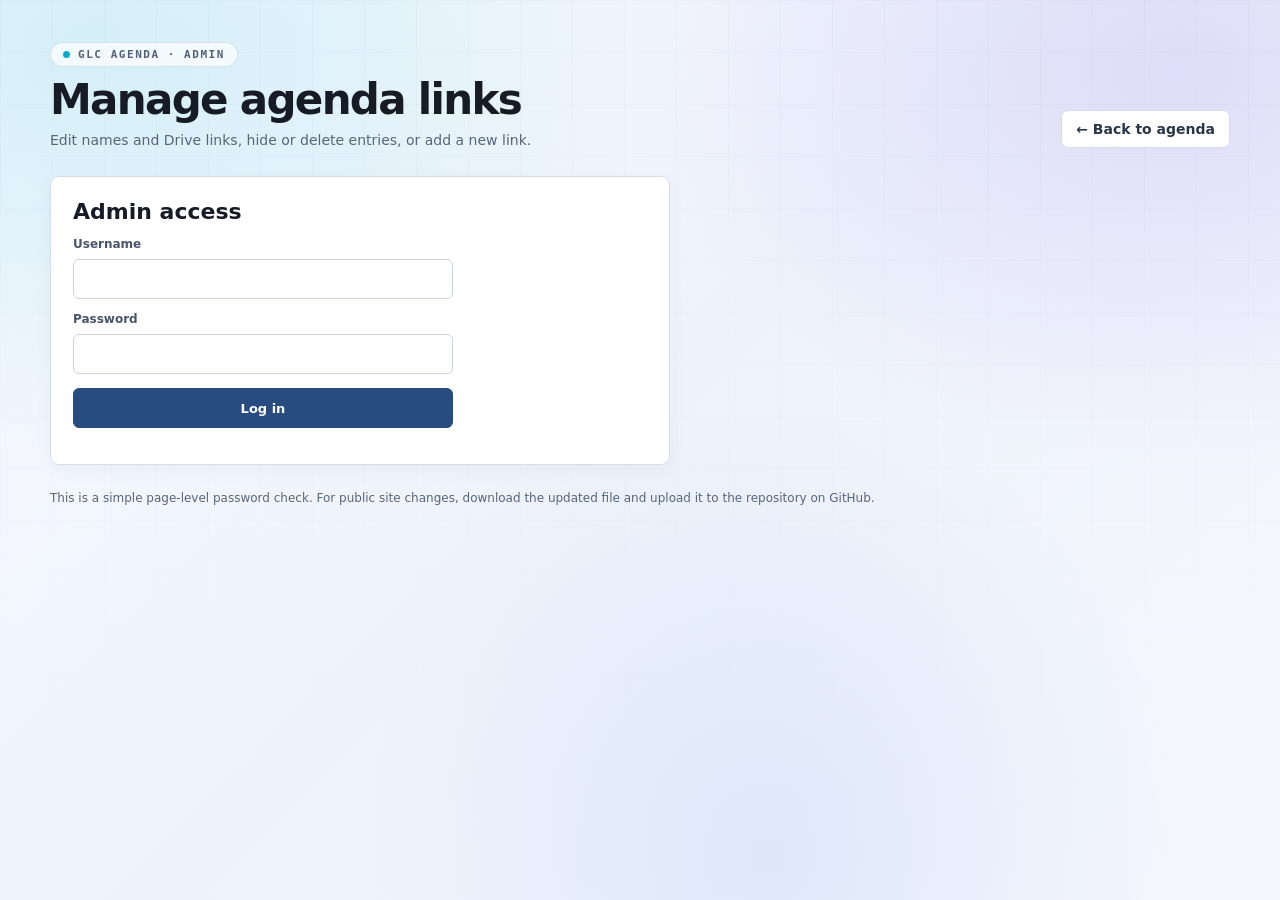
==== admin.html @ e48afb45 "Add files via upload" ====
<!doctype html>
<html lang="en">
<head>
  <meta charset="utf-8">
  <meta name="viewport" content="width=device-width, initial-scale=1">
  <meta name="theme-color" content="#f3f5f8">
  <title>GLC Agenda · Admin</title>
  <link rel="icon" type="image/png" href="images/notebook.png?v=1">
  <link rel="stylesheet" href="style.css?v=51">
  <link rel="stylesheet" href="admin.css?v=7">
  <script src="admin.js?v=7" defer></script>
</head>
<body>
  <main class="admin-page">
    <header class="admin-header">
      <div><p class="eyebrow">GLC AGENDA · ADMIN</p><h1>Manage agenda links</h1><p class="intro">Edit names and Drive links, hide or delete entries, or add a new link.</p></div>
      <a class="back-link" href="index.html">← Back to agenda</a>
    </header>
    <section id="login-panel" class="admin-gate">
      <h2>Admin access</h2>
      <form id="login-form"><label for="username">Username</label><input id="username" autocomplete="username" required><label for="password">Password</label><input id="password" type="password" autocomplete="current-password" required><button class="primary-button" type="submit">Log in</button></form>
      <p id="login-message" role="status"></p>
    </section>
    <section id="editor" hidden>
      <section class="admin-toolbar">
        <label class="admin-search">Filter entries<input id="admin-search" type="search" placeholder="Search names or folders"></label>
        <button id="add-entry" class="primary-button" type="button">＋ Add link</button>
        <button id="save-changes" class="secondary-button" type="button">Save changes here</button>
        <button id="download-page" class="secondary-button" type="button">Download updated index.html</button>
        <button id="logout" class="text-button" type="button">Log out</button>
      </section>
      <p id="admin-status" class="admin-status" role="status"></p>
      <section id="entry-list" class="entry-list"></section>
    </section>
    <dialog id="entry-dialog"><form method="dialog" id="entry-form">
      <div class="dialog-heading"><h2>Add a link</h2><button class="icon-button" value="cancel" aria-label="Close">×</button></div>
      <label>Place under<select id="entry-parent" required></select></label>
      <label>Name<input id="entry-name" required></label>
      <label>Google Drive URL<input id="entry-url" type="url" placeholder="https://drive.google.com/open?id=…" required></label>
      <div class="dialog-actions"><button class="secondary-button" value="cancel">Cancel</button><button class="primary-button" value="default">Add link</button></div>
    </form></dialog>
    <p class="admin-note">This is a simple page-level password check. For public site changes, download the updated file and upload it to the repository on GitHub.</p>
  </main>
</body>
</html>
---- style.css ----
/* GLC Agenda — light, futuristic glass directory */

:root {
  color-scheme: light;
  --bg: #f3f6fb;
  --text: #0f172a;
  --text-soft: #475569;
  --muted: #8493a8;
  --line: rgba(99, 112, 255, .14);
  --line-soft: rgba(99, 112, 255, .09);
  --glass: rgba(255, 255, 255, .72);
  --cyan: #06b6d4;
  --indigo: #5b6cff;
  --violet: #8b5cf6;
  --glow: rgba(91, 108, 255, .35);
  --font: "Space Grotesk", ui-sans-serif, system-ui, -apple-system, "Segoe UI", sans-serif;
  --mono: "JetBrains Mono", ui-monospace, SFMono-Regular, Menlo, monospace;
}

* { box-sizing: border-box; }
html { scroll-behavior: smooth; }
body {
  margin: 0;
  min-width: 320px;
  background-color: var(--bg);
  background-image:
    radial-gradient(900px 520px at 10% -8%, #c9f1ff 0%, transparent 60%),
    radial-gradient(820px 520px at 96% 0%, #e2d6ff 0%, transparent 55%),
    radial-gradient(760px 520px at 50% 112%, #d3e3ff 0%, transparent 60%);
  background-attachment: fixed;
  color: var(--text);
  font-family: var(--font);
  font-size: 14px;
  -webkit-font-smoothing: antialiased;
}
/* faint tech grid that fades out */
body::before {
  position: fixed;
  inset: 0;
  z-index: -1;
  content: "";
  background-image:
    linear-gradient(rgba(91, 108, 255, .07) 1px, transparent 1px),
    linear-gradient(90deg, rgba(91, 108, 255, .07) 1px, transparent 1px);
  background-size: 44px 44px;
  -webkit-mask-image: radial-gradient(ellipse at 50% 0%, #000 0%, transparent 72%);
  mask-image: radial-gradient(ellipse at 50% 0%, #000 0%, transparent 72%);
  pointer-events: none;
}
a { -webkit-tap-highlight-color: transparent; }
button, input { font: inherit; }
[hidden] { display: none !important; }
.page { width: min(1680px, calc(100% - 72px)); margin: 0 auto; }

a:focus-visible,
button:focus-visible {
  outline: 2px solid var(--indigo);
  outline-offset: 3px;
  border-radius: 8px;
}

/* ---------- Header + search ---------- */
.topbar {
  display: flex;
  flex-wrap: wrap;
  align-items: flex-end;
  justify-content: space-between;
  gap: 24px;
  padding: 56px 0 38px;
}
.eyebrow {
  display: inline-flex;
  align-items: center;
  gap: 8px;
  margin-bottom: 14px;
  padding: 5px 12px;
  border: 1px solid var(--line);
  border-radius: 999px;
  background: rgba(255, 255, 255, .7);
  backdrop-filter: blur(10px);
  color: var(--text-soft);
  font-family: var(--mono);
  font-size: 11px;
  font-weight: 500;
  letter-spacing: .1em;
  text-transform: uppercase;
}
.eyebrow::before {
  width: 7px;
  height: 7px;
  border-radius: 50%;
  background: var(--cyan);
  box-shadow: 0 0 0 0 rgba(6, 182, 212, .6);
  animation: pulse 2.4s ease-out infinite;
  content: "";
}
@keyframes pulse {
  70% { box-shadow: 0 0 0 8px rgba(6, 182, 212, 0); }
  100% { box-shadow: 0 0 0 0 rgba(6, 182, 212, 0); }
}
.site-header h1 {
  margin: 0 0 8px;
  background: linear-gradient(120deg, #0f172a 0%, #3b4bd8 55%, #7c3aed 100%);
  -webkit-background-clip: text;
  background-clip: text;
  -webkit-text-fill-color: transparent;
  font-size: 40px;
  font-weight: 700;
  letter-spacing: -.045em;
  line-height: 1.05;
}
.site-header p { margin: 0; color: var(--text-soft); font-size: 15px; }

.directory-tools { width: min(440px, 100%); }
.search-field {
  display: flex;
  height: 50px;
  align-items: center;
  gap: 10px;
  padding: 0 14px 0 18px;
  border: 1px solid var(--line);
  border-radius: 16px;
  background: var(--glass);
  backdrop-filter: blur(16px) saturate(1.4);
  color: var(--indigo);
  box-shadow: 0 1px 0 #fff inset, 0 10px 28px -14px rgba(60, 80, 180, .35);
  transition: border-color .2s ease, box-shadow .2s ease;
}
.search-field:hover { border-color: rgba(91, 108, 255, .35); }
.search-field:focus-within {
  border-color: var(--indigo);
  box-shadow: 0 0 0 4px rgba(91, 108, 255, .12), 0 12px 30px -10px var(--glow);
}
.search-field > span { font-size: 19px; line-height: 1; }
.search-field input {
  flex: 1;
  min-width: 0;
  border: 0;
  outline: 0;
  background: transparent;
  color: var(--text);
  font-size: 14px;
}
.search-field input::placeholder { color: var(--muted); opacity: 1; }
.search-field::after {
  padding: 3px 8px;
  border: 1px solid var(--line);
  border-radius: 8px;
  background: rgba(255, 255, 255, .8);
  color: var(--muted);
  font-family: var(--mono);
  font-size: 10.5px;
  letter-spacing: .04em;
  content: "CTRL K";
}
.search-field:focus-within::after,
.search-field:has(button:not([hidden]))::after { display: none; }
.search-field button {
  display: grid;
  width: 26px;
  height: 26px;
  place-items: center;
  padding: 0;
  border: 0;
  border-radius: 50%;
  background: rgba(91, 108, 255, .1);
  color: var(--indigo);
  font-size: 16px;
  line-height: 1;
  cursor: pointer;
}
.search-field button:hover { background: rgba(91, 108, 255, .2); }
.directory-tools p {
  min-height: 18px;
  margin: 10px 4px 0;
  color: var(--muted);
  font-family: var(--mono);
  font-size: 11px;
  letter-spacing: .02em;
}

/* ---------- Layout ---------- */
.resource-grid {
  display: grid;
  grid-template-columns: minmax(240px, .85fr) minmax(240px, .85fr) minmax(0, 2.4fr);
  grid-template-areas: "conferences training masterclasses";
  align-items: start;
  gap: 22px;
  padding-bottom: 80px;
}
.resource-column {
  display: flex;
  min-width: 0;
  flex-direction: column;
  gap: 22px;
}
.resource-column:nth-child(1) { grid-area: training; }
.resource-column:nth-child(2) { grid-area: masterclasses; }
.resource-column:nth-child(3) { grid-area: conferences; }

/* ---------- Glass cards ---------- */
.resource-card {
  position: relative;
  min-width: 0;
  padding: 24px;
  overflow: hidden;
  border: 1px solid var(--line);
  border-radius: 22px;
  background: var(--glass);
  backdrop-filter: blur(18px) saturate(1.5);
  box-shadow: 0 1px 0 #fff inset, 0 18px 40px -22px rgba(60, 80, 180, .35);
  transition: border-color .25s ease, box-shadow .25s ease, transform .25s ease;
}
.resource-card::before {
  position: absolute;
  inset: 0 0 auto;
  height: 2px;
  background: linear-gradient(90deg, var(--cyan), var(--indigo), var(--violet));
  opacity: .75;
  content: "";
}
.resource-card:hover {
  border-color: rgba(91, 108, 255, .3);
  box-shadow: 0 1px 0 #fff inset, 0 22px 48px -20px var(--glow);
}

.resource-title {
  display: flex;
  width: 100%;
  align-items: center;
  gap: 10px;
  color: var(--text);
  font-size: 16px;
  font-weight: 600;
  letter-spacing: -.02em;
  line-height: 1.35;
  text-decoration: none;
}
.resource-title::before {
  flex: none;
  width: 8px;
  height: 8px;
  border-radius: 50%;
  background: linear-gradient(135deg, var(--cyan), var(--indigo));
  box-shadow: 0 0 10px rgba(91, 108, 255, .65);
  content: "";
}
.resource-title::after {
  flex: none;
  margin-left: auto;
  color: var(--muted);
  font-weight: 400;
  transition: color .15s ease, transform .15s ease;
  content: "↗";
}
.resource-title:hover::after { color: var(--indigo); transform: translate(2px, -2px); }

/* ---------- Lists ---------- */
.subfolder-list,
.nested-folder-list {
  margin: 0;
  padding: 0;
  list-style: none;
}
.resource-card > .subfolder-list { margin-top: 16px; }
.resource-card:not(.masterclass-card) > .subfolder-list > li + li { border-top: 1px solid var(--line-soft); }

.subfolder-list a,
.nested-folder-list a {
  display: flex;
  min-width: 0;
  align-items: flex-start;
  justify-content: space-between;
  gap: 12px;
  margin: 0 -10px;
  padding: 10px;
  border-radius: 10px;
  color: var(--text-soft);
  font-size: 14px;
  line-height: 1.45;
  text-decoration: none;
  overflow-wrap: anywhere;
  transition: color .15s ease, background .15s ease;
}
.subfolder-list a::after,
.nested-folder-list a::after {
  flex: none;
  color: var(--indigo);
  opacity: 0;
  transition: opacity .15s ease, transform .15s ease;
  content: "↗";
}
.subfolder-list a:hover,
.nested-folder-list a:hover {
  background: linear-gradient(90deg, rgba(91, 108, 255, .09), rgba(6, 182, 212, .05));
  color: var(--text);
}
.subfolder-list a:hover::after,
.nested-folder-list a:hover::after { opacity: 1; transform: translate(1px, -1px); }

.nested-folder-list {
  margin: 0 0 10px 2px;
  padding-left: 14px;
  border-left: 1px solid rgba(91, 108, 255, .22);
}
.nested-folder-list a { padding: 6px 10px; color: var(--muted); font-size: 13px; }

a.is-cancelled { text-decoration: line-through; text-decoration-thickness: 1px; }

/* ---------- Masterclasses ---------- */
.masterclass-card { padding: 30px 34px 10px; }
.masterclass-card > .subfolder-list { display: flex; flex-direction: column; gap: 38px; margin-top: 24px; }

/* Year */
.masterclass-card > .subfolder-list > li { position: relative; }
.masterclass-card > .subfolder-list > li > a {
  min-height: 36px;
  align-items: center;
  margin: 0;
  padding: 0 44px 14px 0;
  border-bottom: 1px solid var(--line);
  border-radius: 0;
  background: linear-gradient(110deg, var(--text) 0%, #3b4bd8 50%, #7c3aed 100%);
  -webkit-background-clip: text;
  background-clip: text;
  -webkit-text-fill-color: transparent;
  font-size: 28px;
  font-weight: 700;
  letter-spacing: -.04em;
}
.masterclass-card > .subfolder-list > li > a::after { display: none; }

/* Months */
.masterclass-card > .subfolder-list > li > .nested-folder-list {
  margin: 0;
  padding: 0;
  border: 0;
}
.masterclass-card > .subfolder-list > li > .nested-folder-list > li {
  position: relative;
  display: grid;
  grid-template-columns: 132px minmax(0, 1fr);
  column-gap: 24px;
  align-items: start;
  padding: 18px 44px 18px 0;
  border-bottom: 1px solid var(--line-soft);
}
.masterclass-card > .subfolder-list > li > .nested-folder-list > li:last-child { border-bottom: 0; }
.masterclass-card > .subfolder-list > li > .nested-folder-list > li > a {
  --dot: var(--month-accent, var(--indigo));
  align-items: center;
  justify-content: flex-start;
  justify-self: start;
  gap: 8px;
  margin: 4px 0 0;
  padding: 5px 12px;
  border: 1px solid color-mix(in srgb, var(--dot) 28%, white);
  border-radius: 999px;
  background: color-mix(in srgb, var(--dot) 8%, white);
  color: color-mix(in srgb, var(--dot) 75%, #0f172a);
  font-family: var(--mono);
  font-size: 11px;
  font-weight: 500;
  letter-spacing: .1em;
  text-transform: uppercase;
}
.masterclass-card > .subfolder-list > li > .nested-folder-list > li > a::before {
  width: 6px;
  height: 6px;
  border-radius: 50%;
  background: var(--dot);
  box-shadow: 0 0 8px var(--dot);
  content: "";
}
.masterclass-card > .subfolder-list > li > .nested-folder-list > li > a::after { display: none; }
.masterclass-card > .subfolder-list > li > .nested-folder-list > li > a:hover {
  background: color-mix(in srgb, var(--dot) 16%, white);
  color: color-mix(in srgb, var(--dot) 75%, #0f172a);
}

/* Events */
.masterclass-event-grid {
  display: grid;
  grid-template-columns: repeat(auto-fill, minmax(250px, 1fr));
  gap: 2px 18px;
  margin: 0 !important;
  padding: 0 !important;
  border: 0 !important;
}
.masterclass-event-grid > li { min-width: 0; }
.masterclass-card .masterclass-event-grid > li > a {
  padding: 8px 10px;
  color: var(--text);
  font-size: 14px;
  font-weight: 500;
}
.masterclass-card .masterclass-event-grid > li > a:hover { color: var(--indigo); }
.masterclass-event-grid > li > .nested-folder-list {
  margin: 0 0 8px;
  padding: 0;
  border: 0;
}

/* EU / US editions as glowing pills */
.edition-row {
  display: flex;
  gap: 6px;
  padding: 0 0 0 10px !important;
  border: 0 !important;
}
.edition-row > li { margin: 0; }
.edition-row a {
  display: inline-flex;
  align-items: center;
  margin: 0 !important;
  padding: 3px 13px !important;
  border: 1px solid var(--line);
  border-radius: 999px !important;
  background: rgba(255, 255, 255, .8);
  color: var(--text-soft) !important;
  font-family: var(--mono);
  font-size: 11px !important;
  font-weight: 500;
  letter-spacing: .06em;
}
.edition-row a::after { display: none !important; }
.edition-row a:hover {
  border-color: var(--indigo);
  background: rgba(91, 108, 255, .1) !important;
  box-shadow: 0 0 14px -2px var(--glow);
  color: var(--indigo) !important;
}

/* Cancelled events stay readable but quiet */
.resource-card a.is-cancelled,
.resource-card .masterclass-event-grid > li > a.is-cancelled { color: var(--muted); font-weight: 400; }

/* ---------- Expand / collapse ---------- */
li.has-tree-toggle { position: relative; }
.tree-toggle {
  position: absolute;
  top: 2px;
  right: 0;
  display: grid;
  width: 30px;
  height: 30px;
  place-items: center;
  padding: 0;
  border: 1px solid var(--line);
  border-radius: 50%;
  background: rgba(255, 255, 255, .85);
  color: var(--indigo);
  box-shadow: 0 4px 12px -6px var(--glow);
  cursor: pointer;
  transition: box-shadow .2s ease, border-color .2s ease;
}
.tree-toggle:hover { border-color: var(--indigo); box-shadow: 0 0 16px -2px var(--glow); }
.masterclass-card > .subfolder-list > li > .nested-folder-list > li > .tree-toggle { top: 16px; }
.toggle-chevron {
  display: block;
  width: 7px;
  height: 7px;
  margin-top: -3px;
  border-right: 1.5px solid currentColor;
  border-bottom: 1.5px solid currentColor;
  transform: rotate(45deg);
  transition: transform .2s ease;
}
.tree-toggle[aria-expanded="false"] .toggle-chevron { margin-top: 0; transform: rotate(-45deg); }

/* ---------- Responsive ---------- */
@media (max-width: 1100px) {
  .page { width: min(100% - 48px, 900px); }
  .resource-grid {
    grid-template-columns: minmax(0, 1fr);
    grid-template-areas: "conferences" "training" "masterclasses";
    gap: 18px;
  }
  .resource-column { gap: 18px; }
}
@media (max-width: 700px) {
  .page { width: calc(100% - 32px); }
  .topbar { padding: 34px 0 26px; }
  .site-header h1 { font-size: 32px; }
  .directory-tools { width: 100%; }
  .resource-card { padding: 22px 18px; border-radius: 18px; }
  .masterclass-card { padding: 24px 18px 8px; }
  .masterclass-card > .subfolder-list > li > .nested-folder-list > li {
    grid-template-columns: minmax(0, 1fr);
    row-gap: 6px;
  }
  .masterclass-event-grid { grid-template-columns: minmax(0, 1fr); }
}
@media (prefers-reduced-motion: reduce) {
  *, *::before, *::after { animation: none !important; scroll-behavior: auto !important; transition: none !important; }
}

/* Adapted reference composition for the current directory and its two layout modes. */
.directory-tools { width:100%; margin:24px 0 22px; }
.directory-control-row { display:flex; align-items:center; justify-content:flex-end; gap:10px; }
.directory-control-row .search-field { width:min(440px,100%); }
.directory-control-row .admin-link { display:inline-flex; min-height:42px; align-items:center; padding:0 14px; border:1px solid var(--line); border-radius:12px; background:var(--glass); backdrop-filter:blur(16px); color:var(--text-soft); font-size:12px; font-weight:700; text-decoration:none; }
.directory-control-row .admin-link:hover { border-color:rgba(91,108,255,.35); color:var(--indigo); }
.layout-switch { display:flex; align-items:center; gap:4px; padding:4px; border:1px solid var(--line); border-radius:12px; background:var(--glass); backdrop-filter:blur(16px); }
.layout-switch>span { padding:0 5px; color:var(--muted); font-family:var(--mono); font-size:9px; letter-spacing:.08em; }
.layout-switch button { display:grid; width:34px; height:30px; place-items:center; padding:0; border:1px solid transparent; border-radius:8px; background:transparent; color:var(--text-soft); cursor:pointer; }
.layout-switch button:hover { background:rgba(91,108,255,.08); color:var(--indigo); }
.layout-switch button[aria-pressed="true"] { border-color:rgba(91,108,255,.18); background:rgba(91,108,255,.12); color:var(--indigo); }
.layout-switch svg { width:20px; height:16px; fill:currentColor; }

.resource-grid.layout-two { grid-template-columns:minmax(190px,15fr) minmax(0,85fr); grid-template-areas:"support masterclasses"; gap:20px; }
.resource-grid.layout-two>.masterclass-column { grid-area:masterclasses; min-width:0; }
.resource-grid.layout-two>.support-column { grid-area:support; display:flex; flex-direction:column; gap:14px; min-width:0; }
.resource-grid.layout-three { grid-template-columns:minmax(160px,.7fr) minmax(160px,.7fr) minmax(0,2.6fr); grid-template-areas:"support support masterclasses"; gap:16px; align-items:start; }
.resource-grid.layout-three>.masterclass-column { grid-area:masterclasses; min-width:0; }
.resource-grid.layout-three>.support-column { grid-area:support; display:block; min-width:0; column-count:2; column-gap:14px; column-fill:balance; }
.resource-grid.layout-three>.support-column>.resource-card { display:inline-block; width:100%; margin:0 0 14px; vertical-align:top; break-inside:avoid; }
.resource-grid.layout-two>.support-column>.resource-card:has(#training-title) { --tone:#4566dc; }
.resource-grid.layout-two>.support-column>.resource-card:has(#qaqc-title) { --tone:#05a7bd; }
.resource-grid.layout-two>.support-column>.resource-card:has(#contracts-title) { --tone:#8b5cf6; }
.resource-grid.layout-two>.support-column>.resource-card:has(#conferences-title) { --tone:#08a88a; }
.resource-grid.layout-two>.support-column>.resource-card:has(#sponsorship-title) { --tone:#ec6c79; }
.resource-grid.layout-three>.support-column>.resource-card:has(#training-title) { --tone:#4566dc; }
.resource-grid.layout-three>.support-column>.resource-card:has(#qaqc-title) { --tone:#05a7bd; }
.resource-grid.layout-three>.support-column>.resource-card:has(#contracts-title) { --tone:#8b5cf6; }
.resource-grid.layout-three>.support-column>.resource-card:has(#conferences-title) { --tone:#08a88a; }
.resource-grid.layout-three>.support-column>.resource-card:has(#sponsorship-title) { --tone:#ec6c79; }
.resource-grid.search-active.layout-two,
.resource-grid.search-active.layout-three { grid-template-columns:minmax(0,1fr); grid-template-areas:none; }
.resource-grid.search-active.layout-two>.resource-column,
.resource-grid.search-active.layout-three>.resource-column { grid-area:auto; }
.resource-grid.search-active.layout-two>.support-column,
.resource-grid.search-active.layout-three>.support-column { display:flex; flex-direction:column; }
.resource-grid.search-active.layout-two .resource-card:not([hidden]),
.resource-grid.search-active.layout-three .resource-card:not([hidden]) { width:100%; }
.resource-grid.search-active .masterclass-event-grid { grid-template-columns:repeat(auto-fit,minmax(min(100%,250px),1fr)); }

@media(max-width:1100px) and (min-width:901px) {
  .resource-grid.layout-two { grid-template-columns:minmax(190px,15fr) minmax(0,85fr); }
  .resource-grid.layout-three { grid-template-columns:minmax(145px,.7fr) minmax(145px,.7fr) minmax(0,2.6fr); }
}
@media(max-width:900px) {
  .resource-grid.layout-two,.resource-grid.layout-three { grid-template-columns:minmax(0,1fr); grid-template-areas:"support" "masterclasses"; gap:16px; }
  .resource-grid.layout-two>.support-column { grid-area:support; }
  .resource-grid.layout-three>.support-column { grid-area:support; column-count:2; }
  .resource-grid.layout-two>.masterclass-column,.resource-grid.layout-three>.masterclass-column { grid-area:masterclasses; }
}
@media(max-width:700px) {
  .directory-control-row { align-items:stretch; flex-wrap:wrap; }
  .directory-control-row .search-field { flex:1 1 100%; width:100%; }
  .directory-control-row .admin-link { margin-left:auto; }
  .resource-grid.layout-three>.support-column { column-count:1; }
}

/* Distinct year panels, tighter month spacing, and a title-friendly event grid. */
.masterclass-card>.subfolder-list { gap:18px; margin-top:18px; }
.masterclass-card>.subfolder-list>li { padding:14px 16px 10px; border:1px solid color-mix(in srgb,var(--year-accent,#5b6cff) 24%,white); border-left:4px solid var(--year-accent,#5b6cff); border-radius:16px; background:linear-gradient(125deg,color-mix(in srgb,var(--year-accent,#5b6cff) 8%,white),rgba(255,255,255,.72)); box-shadow:0 8px 22px -18px color-mix(in srgb,var(--year-accent,#5b6cff) 42%,transparent); }
.masterclass-card>.subfolder-list>li>a { min-height:32px; margin:0; padding:0 40px 9px 0; border-bottom:1px solid color-mix(in srgb,var(--year-accent,#5b6cff) 24%,white); background:none; color:var(--year-accent,#5b6cff); -webkit-text-fill-color:var(--year-accent,#5b6cff); font-size:26px; }
.masterclass-card>.subfolder-list>li>.nested-folder-list { margin-top:4px; }
.masterclass-card>.subfolder-list>li>.nested-folder-list>li { grid-template-columns:120px minmax(0,1fr); column-gap:16px; padding:12px 40px 12px 0; }
.masterclass-event-grid { grid-template-columns:repeat(auto-fit,minmax(min(100%,360px),1fr)); gap:0 10px; }
.masterclass-card .masterclass-event-grid>li>a { padding:6px 8px; font-size:14px; line-height:1.4; }
@media(max-width:700px) {
  .masterclass-card>.subfolder-list>li { padding:12px 12px 8px; }
  .masterclass-card>.subfolder-list>li>.nested-folder-list>li { grid-template-columns:minmax(0,1fr); row-gap:4px; padding:10px 36px 10px 0; }
  .masterclass-event-grid { grid-template-columns:minmax(0,1fr); }
}
/* Event cards size to their title, then wrap naturally across available space. */
.masterclass-event-grid { display:flex; flex-wrap:wrap; align-items:flex-start; gap:4px 8px; }
.masterclass-event-grid>li { flex:0 1 auto; width:max-content; max-width:min(100%,480px); }
.masterclass-event-grid>li>a { width:max-content; max-width:100%; }
.resource-grid.search-active .masterclass-event-grid { display:flex; grid-template-columns:none; }
@media(max-width:700px) {
  .masterclass-event-grid>li,.masterclass-event-grid>li>a { width:100%; max-width:100%; }
}

/* Keep every label on one line and reveal the full label on hover/focus. */
.resource-grid a { min-width:0; white-space:nowrap; }
.resource-grid .link-label { display:block; min-width:0; overflow:hidden; text-overflow:ellipsis; white-space:nowrap; }
.resource-title .link-label { flex:1 1 auto; }
.masterclass-event-grid>li { flex:0 1 auto; width:max-content; max-width:min(100%,100%); min-width:0; }
.masterclass-event-grid>li>a { display:flex; width:100%; min-width:0; overflow:hidden; white-space:nowrap; }
.masterclass-event-grid>li>a>.link-label { flex:1 1 auto; }
.subfolder-list>li>a>.link-label,.nested-folder-list>li>a>.link-label { flex:1 1 auto; }

/* Consistent expand control alignment for year and month rows. */
.masterclass-card>.subfolder-list>li.has-tree-toggle>.tree-toggle { top:14px; right:10px; width:30px; height:30px; }
.masterclass-card>.subfolder-list>li>.nested-folder-list>li.has-tree-toggle>.tree-toggle { top:14px; right:4px; width:30px; height:30px; }
.masterclass-card>.subfolder-list>li>.nested-folder-list>li { padding-right:44px; }

/* High-contrast category accents across all resource modules. */
.resource-card { --module-accent:#5b6cff; border-color:color-mix(in srgb,var(--module-accent) 22%,white); }
.resource-card:has(#masterclasses-title) { --module-accent:#7455d7; }
.resource-card:has(#training-title) { --module-accent:#396ed8; }
.resource-card:has(#qaqc-title) { --module-accent:#008f9d; }
.resource-card:has(#conferences-title) { --module-accent:#008767; }
.resource-card:has(#sponsorship-title) { --module-accent:#d65368; }
.resource-card:has(#contracts-title) { --module-accent:#bd7817; }
.resource-card::before { background:linear-gradient(90deg,var(--module-accent),color-mix(in srgb,var(--module-accent) 30%,#fff)); }
.resource-card .resource-title::before { background:linear-gradient(135deg,color-mix(in srgb,var(--module-accent) 76%,white),var(--module-accent)); box-shadow:0 0 12px color-mix(in srgb,var(--module-accent) 38%,transparent); }
.resource-card .resource-title::after,.resource-card .subfolder-list a::after,.resource-card .nested-folder-list a::after { color:var(--module-accent); }
.resource-card .subfolder-list a:hover,.resource-card .nested-folder-list a:hover { background:linear-gradient(90deg,color-mix(in srgb,var(--module-accent) 10%,white),color-mix(in srgb,var(--module-accent) 3%,white)); }
.resource-card:has(#training-title) .resource-title { color:#244b9e; }
.resource-card:has(#qaqc-title) .resource-title { color:#006f79; }
.resource-card:has(#conferences-title) .resource-title { color:#00664e; }
.resource-card:has(#sponsorship-title) .resource-title { color:#a83f51; }
.resource-card:has(#contracts-title) .resource-title { color:#8c570d; }
@media(max-width:700px) {
  .masterclass-card>.subfolder-list>li.has-tree-toggle>.tree-toggle { top:12px; right:6px; }
  .masterclass-card>.subfolder-list>li>.nested-folder-list>li.has-tree-toggle>.tree-toggle { top:12px; right:2px; }
}

/* Show complete names: cards grow to their text and wrap only when they reach the available width. */
.resource-grid .link-label { min-width:0; overflow:visible; text-overflow:clip; white-space:normal; overflow-wrap:anywhere; }
.resource-grid .masterclass-event-grid>li { width:max-content; max-width:100%; }
.resource-grid .masterclass-event-grid>li>a { width:100%; max-width:100%; overflow:visible; white-space:normal; }
.resource-grid .masterclass-event-grid>li>a>.link-label { overflow:visible; white-space:normal; }
.resource-grid .resource-title>.link-label { overflow:visible; white-space:normal; }
.resource-grid .link-label { overflow-wrap:normal; word-break:normal; }

/* Masterclass entries as a compact readable list instead of title-sized tiles. */
.masterclass-card .masterclass-event-grid { display:block; margin:0 !important; padding:0 !important; }
.masterclass-card .masterclass-event-grid>li { display:flex; width:auto; max-width:none; min-width:0; flex-wrap:wrap; align-items:center; gap:4px 12px; padding:5px 8px; border-bottom:1px solid color-mix(in srgb,var(--month-accent,var(--indigo)) 13%,white); }
.masterclass-card .masterclass-event-grid>li:last-child { border-bottom:0; }
.masterclass-card .masterclass-event-grid>li>a { display:flex; flex:1 1 280px; width:auto; max-width:none; min-width:0; overflow:visible; padding:5px 2px; white-space:normal; }
.masterclass-card .masterclass-event-grid>li>a>.link-label { flex:1 1 auto; white-space:normal; overflow-wrap:normal; }
.masterclass-card .masterclass-event-grid>li>.edition-row { display:flex; flex:0 0 auto; gap:5px; margin:0; padding:0 !important; }
.masterclass-card .masterclass-event-grid>li>.edition-row>li { flex:0 0 auto; padding:0; border:0; }
.masterclass-card .masterclass-event-grid>li>.nested-folder-list:not(.edition-row) { flex:1 0 100%; margin:0 0 2px 12px; }
@media(max-width:700px) {
  .masterclass-card .masterclass-event-grid>li { align-items:flex-start; gap:3px 8px; }
  .masterclass-card .masterclass-event-grid>li>a { flex-basis:100%; }
  .masterclass-card .masterclass-event-grid>li>.edition-row { margin-left:2px; }
}

/* Two masterclass list entries per row; editions stay next to their event title. */
.masterclass-card .masterclass-event-grid { display:grid; grid-template-columns:repeat(2,minmax(0,1fr)); column-gap:20px; row-gap:0; }
.masterclass-card .masterclass-event-grid>li { display:flex; min-width:0; flex-wrap:wrap; align-items:center; align-content:center; gap:3px 8px; padding:6px 8px; }
.masterclass-card .masterclass-event-grid>li>a { flex:0 1 auto; width:auto; max-width:100%; min-width:0; }
.masterclass-card .masterclass-event-grid>li>.edition-row { flex:0 0 auto; }
.resource-grid.search-active .masterclass-event-grid { display:grid; grid-template-columns:repeat(2,minmax(0,1fr)); }
.masterclass-card>.subfolder-list>li.has-tree-toggle>.tree-toggle,
.masterclass-card>.subfolder-list>li>.nested-folder-list>li.has-tree-toggle>.tree-toggle { right:10px; }
@media(max-width:700px) {
  .masterclass-card .masterclass-event-grid,
  .resource-grid.search-active .masterclass-event-grid { grid-template-columns:minmax(0,1fr); }
}

/* Each event and its editions form one aligned container. */
.masterclass-card .masterclass-event-grid { gap:9px 12px; }
.masterclass-card .masterclass-event-grid>li { align-items:center; align-content:center; padding:10px 12px; border:1px solid color-mix(in srgb,var(--month-accent,var(--indigo)) 22%,white); border-radius:12px; background:linear-gradient(135deg,color-mix(in srgb,var(--month-accent,var(--indigo)) 5%,white),rgba(255,255,255,.9)); box-shadow:0 4px 14px -12px color-mix(in srgb,var(--month-accent,var(--indigo)) 48%,transparent); }
.masterclass-card .masterclass-event-grid>li>a { align-items:center; margin:0; padding:3px 2px; }
.masterclass-card .masterclass-event-grid>li>.edition-row { align-self:center; align-items:center; margin:0; }
.masterclass-card .masterclass-event-grid>li>.edition-row a { align-items:center; justify-content:center; }
/* Glassmorphism refresh: frosted surfaces, ambient light, and clearer depth. */
:root {
  --bg: #edf2fb;
  --text: #10182e;
  --text-soft: #34435d;
  --muted: #53627b;
  --line: rgba(92, 112, 173, .18);
  --line-soft: rgba(92, 112, 173, .12);
  --glass: rgba(255, 255, 255, .68);
  --cyan: #04aeca;
  --indigo: #5067e8;
  --violet: #8658dc;
  --glow: rgba(80, 103, 232, .22);
}

body {
  color: var(--text);
  background-color: var(--bg);
  background-image:
    radial-gradient(ellipse at 7% 5%, rgba(73, 201, 220, .20), transparent 34%),
    radial-gradient(ellipse at 92% 8%, rgba(142, 119, 235, .18), transparent 33%),
    radial-gradient(ellipse at 60% 95%, rgba(81, 132, 232, .12), transparent 38%),
    linear-gradient(135deg, #f7f9ff 0%, #eef3fb 48%, #f5f7fd 100%);
  background-attachment: fixed;
}

body::before {
  content: "";
  position: fixed;
  inset: 0;
  z-index: -1;
  pointer-events: none;
  background-image: linear-gradient(rgba(83, 105, 160, .035) 1px, transparent 1px), linear-gradient(90deg, rgba(83, 105, 160, .035) 1px, transparent 1px);
  background-size: 52px 52px;
  mask-image: linear-gradient(to bottom, black, transparent 82%);
}

.page { width: min(1840px, calc(100% - 64px)); }
.directory-tools { gap: 14px; }
.search-field, .layout-switch, .admin-link {
  border: 1px solid rgba(255, 255, 255, .88);
  background: rgba(255, 255, 255, .58);
  color: var(--text);
  box-shadow: 0 8px 28px rgba(39, 57, 105, .08), inset 0 1px rgba(255, 255, 255, .9);
  backdrop-filter: blur(18px) saturate(145%);
  -webkit-backdrop-filter: blur(18px) saturate(145%);
}
.search-field:focus-within { border-color: rgba(80, 103, 232, .5); box-shadow: 0 0 0 4px rgba(80, 103, 232, .11), 0 12px 32px rgba(39, 57, 105, .12); }
.layout-switch button[aria-pressed="true"] { background: linear-gradient(135deg, #4d69e9, #785bda); color: #fff; box-shadow: 0 5px 16px rgba(80, 103, 232, .3); }
.admin-link:hover { border-color: rgba(80, 103, 232, .4); box-shadow: 0 10px 28px rgba(39, 57, 105, .13); }

.resource-card {
  position: relative;
  isolation: isolate;
  overflow: hidden;
  border: 1px solid rgba(255, 255, 255, .86);
  border-radius: 22px;
  background: linear-gradient(145deg, rgba(255,255,255,.78), rgba(255,255,255,.48));
  box-shadow: 0 18px 50px rgba(39, 57, 105, .10), 0 2px 8px rgba(39, 57, 105, .04), inset 0 1px rgba(255,255,255,.95);
  backdrop-filter: blur(26px) saturate(150%);
  -webkit-backdrop-filter: blur(26px) saturate(150%);
  transition: transform .22s ease, box-shadow .22s ease, border-color .22s ease;
}
.resource-card::before {
  content: "";
  position: absolute;
  z-index: -1;
  top: 0;
  left: 0;
  right: 0;
  height: 3px;
  background: linear-gradient(90deg, var(--module-accent, var(--indigo)), color-mix(in srgb, var(--module-accent, var(--indigo)) 28%, white));
  opacity: .9;
}
.resource-card:hover { transform: translateY(-3px); border-color: rgba(255,255,255,.98); box-shadow: 0 24px 56px rgba(39,57,105,.15), inset 0 1px rgba(255,255,255,.98); }
.resource-title { color: var(--module-accent, #243554); letter-spacing: .01em; }
.resource-card[aria-labelledby="masterclasses-title"] { --module-accent: #7154d7; }
.resource-card[aria-labelledby="training-title"] { --module-accent: #356bd2; }
.resource-card[aria-labelledby="qaqc-title"] { --module-accent: #008d98; }
.resource-card[aria-labelledby="conferences-title"] { --module-accent: #00866d; }
.resource-card[aria-labelledby="sponsorship-title"] { --module-accent: #cc4e68; }
.resource-card[aria-labelledby="contracts-title"] { --module-accent: #ad7419; }

.year-group, .year-section, .month-section, .masterclass-year, .masterclass-month {
  border-color: rgba(255, 255, 255, .78);
  background: linear-gradient(145deg, rgba(255,255,255,.62), rgba(247,249,255,.42));
  box-shadow: 0 10px 28px rgba(39,57,105,.055), inset 0 1px rgba(255,255,255,.85);
  backdrop-filter: blur(18px) saturate(140%);
  -webkit-backdrop-filter: blur(18px) saturate(140%);
}
.year-heading, .month-heading { color: var(--text); }
.year-toggle, .month-toggle, .expand-button {
  border: 1px solid rgba(255,255,255,.92);
  background: rgba(255,255,255,.68);
  color: var(--text-soft);
  box-shadow: 0 4px 14px rgba(39,57,105,.08), inset 0 1px rgba(255,255,255,.9);
  backdrop-filter: blur(12px);
  -webkit-backdrop-filter: blur(12px);
}
.year-toggle:hover, .month-toggle:hover, .expand-button:hover { color: var(--indigo); border-color: rgba(80,103,232,.32); }
.masterclass-event, .event-row, .masterclass-item {
  border-color: rgba(255,255,255,.82);
  background: linear-gradient(135deg, rgba(255,255,255,.8), rgba(247,249,255,.62));
  box-shadow: 0 6px 18px rgba(39,57,105,.06), inset 0 1px rgba(255,255,255,.92);
  backdrop-filter: blur(12px) saturate(135%);
  -webkit-backdrop-filter: blur(12px) saturate(135%);
}
.masterclass-event:hover, .event-row:hover, .masterclass-item:hover { border-color: rgba(80,103,232,.28); box-shadow: 0 10px 24px rgba(39,57,105,.10), inset 0 1px rgba(255,255,255,.98); }
.masterclass-event a, .event-row a, .masterclass-item a { color: #182544; }
.edition-link, .edition-links a, .edition-chip {
  border: 1px solid rgba(255,255,255,.95);
  background: rgba(255,255,255,.72);
  box-shadow: 0 3px 10px rgba(39,57,105,.06), inset 0 1px rgba(255,255,255,.95);
  backdrop-filter: blur(10px);
  -webkit-backdrop-filter: blur(10px);
}

@media (max-width: 700px) {
  .page { width: min(100% - 28px, 1840px); }
  .resource-card { border-radius: 17px; }
  body { background-attachment: scroll; }
}
@media (prefers-reduced-motion: reduce) {
  .resource-card, .masterclass-event, .event-row, .masterclass-item { transition: none; }
}

/* Brand mark aligned with search and page controls. */
.directory-control-row { justify-content:space-between; }
.site-brand { display:flex; flex:0 0 auto; align-items:center; justify-content:flex-start; width:clamp(150px,18vw,230px); height:50px; text-decoration:none; }
.site-brand img { display:block; max-width:100%; max-height:48px; width:auto; height:auto; object-fit:contain; object-position:left center; }
.search-field::after { display:none !important; content:none !important; }
@media(max-width:700px) {
  .site-brand { width:auto; max-width:calc(100% - 150px); height:42px; }
  .site-brand img { max-height:40px; }
}

.directory-control-row { justify-content:flex-start; }
.site-brand { margin-right:auto; }
---- admin.css ----
.admin-page{width:min(1180px,calc(100% - 40px));margin:42px auto 80px;color:#171b25}.admin-header{display:flex;justify-content:space-between;align-items:flex-end;gap:20px;margin-bottom:28px}.eyebrow{margin:0 0 8px;color:#52617a;font-size:11px;font-weight:800;letter-spacing:.14em}.admin-header h1{margin:0;font-size:clamp(28px,4vw,42px);letter-spacing:-.04em}.intro{margin:8px 0 0;color:#58657a}.back-link{padding:10px 14px;border:1px solid #d6deea;border-radius:7px;background:#fff;color:#29364a;text-decoration:none;font-weight:700;white-space:nowrap}.admin-toolbar{display:flex;align-items:end;gap:10px;flex-wrap:wrap;padding:16px;border:1px solid #d6deea;border-radius:9px;background:#fff}.admin-search{display:grid;gap:6px;flex:1 1 220px;color:#536078;font-size:12px;font-weight:700}.admin-search input,.entry-row input,.admin-toolbar input[type=search],#entry-form input,#entry-form select{min-height:40px;padding:8px 10px;border:1px solid #cbd3df;border-radius:6px;background:#fff;color:#171b25;font:inherit}.primary-button,.secondary-button{display:inline-flex;min-height:40px;align-items:center;justify-content:center;padding:8px 13px;border:1px solid #cbd3df;border-radius:6px;background:#fff;color:#29364a;font:inherit;font-size:13px;font-weight:750;cursor:pointer}.primary-button{border-color:#294c80;background:#294c80;color:#fff}.primary-button:hover{background:#1f3b67}.secondary-button:hover,.back-link:hover{background:#f1f4f8}.import-button{position:relative;overflow:hidden}.import-button input{position:absolute;inset:0;width:100%;opacity:0;cursor:pointer}.admin-status{min-height:22px;margin:14px 3px;color:#506079;font-size:13px}.entry-list{display:grid;gap:10px}.entry-row{display:grid;grid-template-columns:minmax(160px,1.1fr) minmax(240px,2fr) minmax(140px,1fr) auto;align-items:center;gap:10px;padding:12px;border:1px solid #dce2eb;border-radius:7px;background:#fff}.entry-context{overflow:hidden;color:#607086;font-size:11px;text-overflow:ellipsis;white-space:nowrap}.entry-fields{display:grid;grid-template-columns:1fr;gap:6px}.entry-fields label{display:grid;gap:4px;color:#667187;font-size:10px;font-weight:700}.entry-fields input{width:100%;min-width:0;min-height:34px;font-size:12px}.entry-actions{display:flex;align-items:center;gap:9px}.hide-control{display:flex;align-items:center;gap:5px;color:#48556a;font-size:12px;white-space:nowrap}.delete-button,.icon-button{border:0;border-radius:5px;background:#fff0ef;color:#9b302a;font-weight:800;cursor:pointer}.delete-button{padding:8px 10px}.is-hidden{opacity:.55}.empty-state{padding:30px;border:1px dashed #bdc7d5;border-radius:8px;color:#667187;text-align:center}dialog{width:min(520px,calc(100% - 28px));padding:0;border:1px solid #cbd3df;border-radius:10px;box-shadow:0 24px 80px #1b2d4b40}dialog::backdrop{background:#17203366}#entry-form{display:grid;gap:15px;padding:22px}.dialog-heading{display:flex;align-items:center;justify-content:space-between}.dialog-heading h2{margin:0;font-size:22px}.icon-button{width:32px;height:32px;background:#f1f3f6;color:#37445a;font-size:22px}#entry-form label{display:grid;gap:6px;color:#4d5a70;font-size:12px;font-weight:700}.dialog-actions{display:flex;justify-content:flex-end;gap:8px}.dialog-actions button{min-width:90px}@media(max-width:780px){.admin-page{width:calc(100% - 26px);margin-top:24px}.admin-header{align-items:flex-start;flex-direction:column}.entry-row{grid-template-columns:1fr}.entry-actions{justify-content:space-between}.admin-toolbar>*{flex:1 1 42%}.admin-search{flex-basis:100%}}
.admin-gate{max-width:620px;margin:22px 0;padding:22px;border:1px solid #d6deea;border-radius:9px;background:#fff;box-shadow:0 5px 18px #2436500b}.admin-gate h2{margin:0 0 8px;font-size:22px}.admin-gate p{color:#56647a;font-size:14px}.admin-gate code{padding:2px 5px;border-radius:4px;background:#eef1f5;color:#24344e}.admin-gate form>label{display:block;margin:18px 0 7px;color:#48556a;font-size:12px;font-weight:800}.login-row{display:flex;gap:9px}.login-row input{flex:1;min-width:0;min-height:42px;padding:8px 11px;border:1px solid #cbd3df;border-radius:6px;font:inherit}.text-button{min-height:40px;padding:8px 10px;border:0;background:transparent;color:#4d5a70;font:inherit;font-size:12px;font-weight:750;cursor:pointer}.text-button:hover{color:#9b302a}@media(max-width:620px){.login-row{align-items:stretch;flex-direction:column}}
.admin-gate form{display:grid;gap:8px;max-width:380px}.admin-gate form label{margin:5px 0 0!important}.admin-gate form input{min-height:40px;padding:8px 10px;border:1px solid #cbd3df;border-radius:6px;font:inherit}.admin-gate form button{margin-top:6px}.admin-note{margin-top:24px;color:#58657a;font-size:12px;line-height:1.6}.entry-fields input{width:100%;min-width:0;min-height:36px;padding:7px 9px;border:1px solid #cbd3df;border-radius:5px;font:inherit;font-size:12px}

/* Better-sized, backdrop-dismissible add-link dialog. */
#entry-dialog { width:min(680px,calc(100vw - 32px)); max-width:680px; max-height:calc(100dvh - 32px); margin:auto; overflow:auto; padding:0; border:1px solid rgba(99,112,255,.2); border-radius:20px; background:rgba(255,255,255,.97); color:var(--text,#0f172a); box-shadow:0 28px 90px rgba(31,45,91,.28); }
#entry-dialog::backdrop { background:rgba(14,22,43,.48); backdrop-filter:blur(5px); }
#entry-form { width:100%; display:grid; gap:17px; padding:clamp(22px,4vw,34px); }
#entry-form label { display:grid; grid-template-columns:minmax(0,1fr); gap:7px; color:var(--text-soft,#475569); font-size:13px; font-weight:700; }
#entry-form input,#entry-form select { display:block; width:100%; min-width:0; min-height:48px; padding:10px 13px; border:1px solid rgba(99,112,255,.22); border-radius:10px; background:#fff; color:var(--text,#0f172a); font:inherit; font-size:14px; }
#entry-form input:focus,#entry-form select:focus { outline:0; border-color:var(--indigo,#5b6cff); box-shadow:0 0 0 4px rgba(91,108,255,.12); }
#entry-form .dialog-heading { display:flex; align-items:center; justify-content:space-between; gap:12px; }
#entry-form .dialog-heading h2 { margin:0; color:var(--text,#0f172a); font-size:24px; }
#entry-form .dialog-actions { display:flex; flex-wrap:wrap; justify-content:flex-end; gap:9px; padding-top:4px; }
#entry-form .dialog-actions button { min-width:110px; min-height:44px; }

.entry-month-select{width:100%;min-width:0;min-height:36px;padding:7px 9px;border:1px solid #cbd3df;border-radius:5px;background:#fff;color:#29364a;font:inherit;font-size:12px}


.edition-editor{display:grid;gap:6px}.edition-editor>select{width:100%;min-height:36px;padding:7px 9px;border:1px solid #cbd3df;border-radius:5px;background:#fff;color:#29364a;font:inherit;font-size:12px}.edition-fields{display:grid;grid-template-columns:1fr 1fr;gap:6px}.edition-fields[hidden]{display:none}@media(max-width:620px){.edition-fields{grid-template-columns:1fr}}
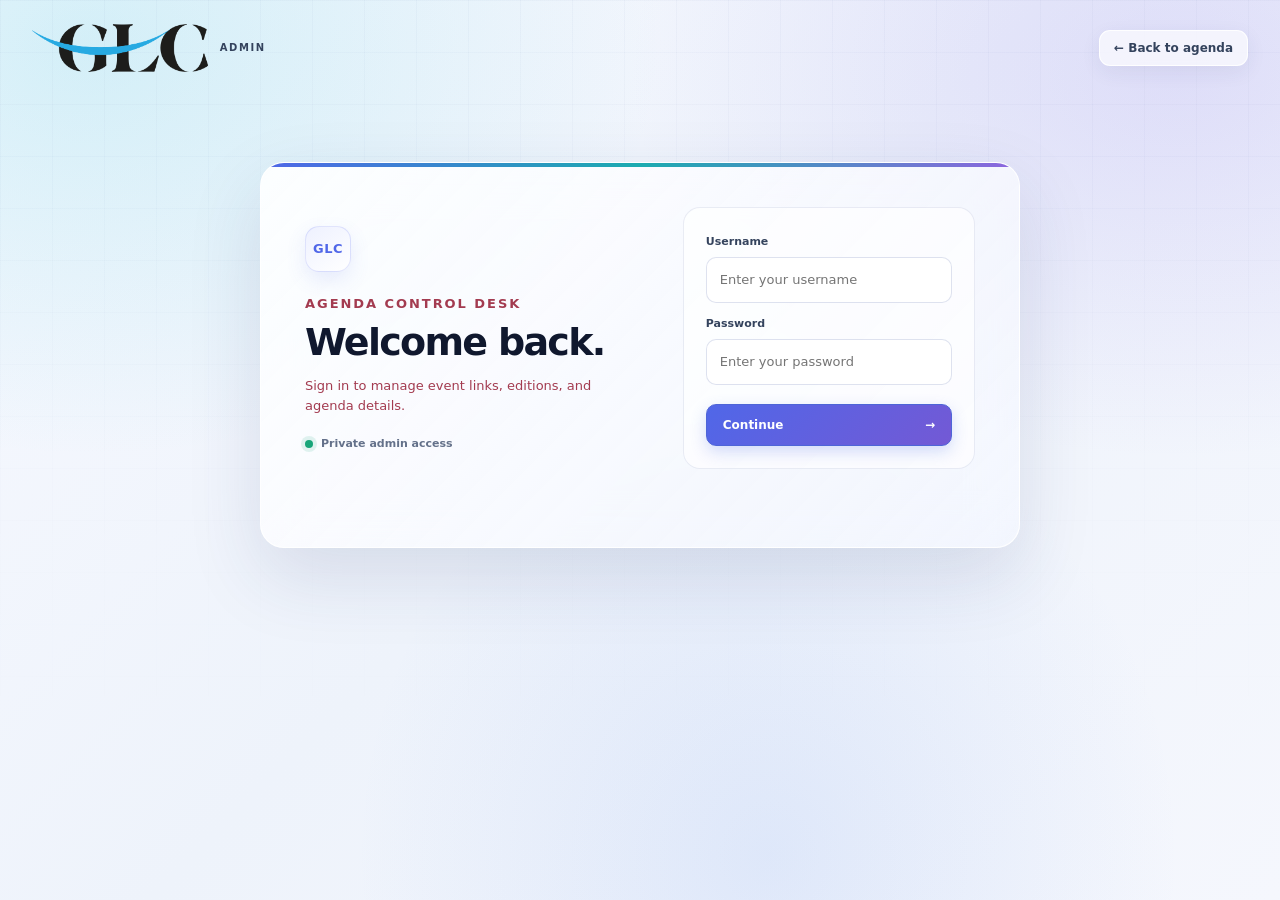
==== commit 7a2afaea: "Add files via upload" ====
--- a/admin.html
+++ b/admin.html
@@ -6,40 +6,50 @@
   <meta name="theme-color" content="#f3f5f8">
   <title>GLC Agenda · Admin</title>
   <link rel="icon" type="image/png" href="images/notebook.png?v=1">
-  <link rel="stylesheet" href="style.css?v=51">
-  <link rel="stylesheet" href="admin.css?v=7">
-  <script src="admin.js?v=7" defer></script>
+  <link rel="stylesheet" href="style.css?v=65">
+  <link rel="stylesheet" href="admin.css?v=20">
+  <script src="admin.js?v=19" defer></script>
 </head>
 <body>
   <main class="admin-page">
     <header class="admin-header">
-      <div><p class="eyebrow">GLC AGENDA · ADMIN</p><h1>Manage agenda links</h1><p class="intro">Edit names and Drive links, hide or delete entries, or add a new link.</p></div>
+      <a class="admin-brand" href="index.html"><img src="images/logo.png" alt="GLC Agenda"><span>ADMIN</span></a>
       <a class="back-link" href="index.html">← Back to agenda</a>
     </header>
     <section id="login-panel" class="admin-gate">
-      <h2>Admin access</h2>
-      <form id="login-form"><label for="username">Username</label><input id="username" autocomplete="username" required><label for="password">Password</label><input id="password" type="password" autocomplete="current-password" required><button class="primary-button" type="submit">Log in</button></form>
+      <div class="gate-intro"><span class="gate-mark" aria-hidden="true">GLC</span><p class="gate-eyebrow">AGENDA CONTROL DESK</p><h2>Welcome back.</h2><p class="gate-copy">Sign in to manage event links, editions, and agenda details.</p><div class="gate-secure"><span></span> Private admin access</div></div>
+      <form id="login-form"><label for="username">Username</label><input id="username" autocomplete="username" placeholder="Enter your username" required><label for="password">Password</label><input id="password" type="password" autocomplete="current-password" placeholder="Enter your password" required><button class="primary-button" type="submit">Continue <span aria-hidden="true">→</span></button></form>
       <p id="login-message" role="status"></p>
     </section>
     <section id="editor" hidden>
       <section class="admin-toolbar">
-        <label class="admin-search">Filter entries<input id="admin-search" type="search" placeholder="Search names or folders"></label>
+        <label class="admin-search">Search<input id="admin-search" type="search" placeholder="Search agendas and events"></label>
         <button id="add-entry" class="primary-button" type="button">＋ Add link</button>
         <button id="save-changes" class="secondary-button" type="button">Save changes here</button>
         <button id="download-page" class="secondary-button" type="button">Download updated index.html</button>
         <button id="logout" class="text-button" type="button">Log out</button>
       </section>
       <p id="admin-status" class="admin-status" role="status"></p>
-      <section id="entry-list" class="entry-list"></section>
+      <section id="admin-agenda" aria-label="Editable agenda preview"></section>
     </section>
+    <dialog id="edit-dialog"><form id="edit-form">
+      <div class="dialog-heading"><div><p class="eyebrow">EDIT AGENDA ITEM</p><h2 id="edit-dialog-title">Edit item</h2></div><button class="icon-button" type="button" data-close-edit aria-label="Close">×</button></div>
+      <label>Name<input id="edit-name" required></label>
+      <label>Google Drive URL<input id="edit-url" type="url" required></label>
+      <div id="edit-placement" class="placement-fields" hidden><label>Year<select id="edit-year"></select></label><label>Month<select id="edit-month"></select></label></div>
+      <div id="edit-editions" class="edition-edit-fields" hidden><label>Link format<select id="edit-link-mode"><option value="single">Single link</option><option value="editions">EU and US editions</option></select></label><div id="edit-edition-urls" class="edition-url-fields"><label>EU folder URL<input id="edit-eu-url" type="url"></label><label>US folder URL<input id="edit-us-url" type="url"></label></div></div>
+      <fieldset class="badge-options"><legend>Badge</legend><label><input type="radio" name="edit-badge" value=""> None</label><label><input type="radio" name="edit-badge" value="NEW"> NEW</label><label><input type="radio" name="edit-badge" value="POSTPONED"> POSTPONED</label><label><input type="radio" name="edit-badge" value="CANCELLED"> CANCELLED</label></fieldset>
+      <label class="hide-control"><input id="edit-hidden" type="checkbox"> Hide this item</label>
+      <div class="dialog-actions"><button id="delete-entry" class="delete-button" type="button">Delete</button><span class="action-spacer"></span><button class="secondary-button" type="button" data-close-edit>Cancel</button><button class="primary-button" type="submit">Save item</button></div>
+    </form></dialog>
     <dialog id="entry-dialog"><form method="dialog" id="entry-form">
       <div class="dialog-heading"><h2>Add a link</h2><button class="icon-button" value="cancel" aria-label="Close">×</button></div>
       <label>Place under<select id="entry-parent" required></select></label>
       <label>Name<input id="entry-name" required></label>
       <label>Google Drive URL<input id="entry-url" type="url" placeholder="https://drive.google.com/open?id=…" required></label>
+      <fieldset class="badge-options"><legend>Badge</legend><label><input type="radio" name="add-badge" value="" checked> None</label><label><input type="radio" name="add-badge" value="NEW"> NEW</label><label><input type="radio" name="add-badge" value="POSTPONED"> POSTPONED</label><label><input type="radio" name="add-badge" value="CANCELLED"> CANCELLED</label></fieldset>
       <div class="dialog-actions"><button class="secondary-button" value="cancel">Cancel</button><button class="primary-button" value="default">Add link</button></div>
     </form></dialog>
-    <p class="admin-note">This is a simple page-level password check. For public site changes, download the updated file and upload it to the repository on GitHub.</p>
   </main>
 </body>
 </html>
--- a/style.css
+++ b/style.css
@@ -791,3 +791,91 @@
 .directory-control-row { justify-content:flex-start; }
 .site-brand { margin-right:auto; }
 
+
+/* Three-column layout: training resources left; conference resources right. */
+.resource-grid.layout-three > .support-column {
+  display:grid;
+  grid-template-columns:repeat(2,minmax(0,1fr));
+  grid-auto-rows:max-content;
+  align-items:start;
+  gap:14px;
+  column-count:initial;
+  column-gap:0;
+}
+.resource-grid.layout-three > .support-column > .resource-card {
+  display:block;
+  width:100%;
+  margin:0;
+}
+.resource-grid.layout-three > .support-column > .resource-card:has(#training-title) { grid-column:1; grid-row:1; }
+.resource-grid.layout-three > .support-column > .resource-card:has(#contracts-title) { grid-column:1; grid-row:2; }
+.resource-grid.layout-three > .support-column > .resource-card:has(#qaqc-title) { grid-column:1; grid-row:3; }
+.resource-grid.layout-three > .support-column > .resource-card:has(#conferences-title) { grid-column:2; grid-row:1; }
+.resource-grid.layout-three > .support-column > .resource-card:has(#sponsorship-title) { grid-column:2; grid-row:2; }
+@media(max-width:700px) {
+  .resource-grid.layout-three > .support-column { grid-template-columns:minmax(0,1fr); }
+  .resource-grid.layout-three > .support-column > .resource-card:has(#training-title),
+  .resource-grid.layout-three > .support-column > .resource-card:has(#contracts-title),
+  .resource-grid.layout-three > .support-column > .resource-card:has(#qaqc-title),
+  .resource-grid.layout-three > .support-column > .resource-card:has(#conferences-title),
+  .resource-grid.layout-three > .support-column > .resource-card:has(#sponsorship-title) { grid-column:1; grid-row:auto; }
+}
+
+/* Independent support stacks prevent uneven cards from leaving large row gaps. */
+.resource-grid.layout-two > .support-column { display:flex; flex-direction:column; gap:14px; }
+.resource-grid.layout-two > .support-column > .support-stack { display:contents; }
+.resource-grid.layout-two > .support-column .resource-card { width:100%; min-width:0; }
+.resource-grid.layout-two > .support-column .resource-card:has(#training-title) { order:1; }
+.resource-grid.layout-two > .support-column .resource-card:has(#conferences-title) { order:2; }
+.resource-grid.layout-two > .support-column .resource-card:has(#sponsorship-title) { order:3; }
+.resource-grid.layout-two > .support-column .resource-card:has(#contracts-title) { order:4; }
+.resource-grid.layout-two > .support-column .resource-card:has(#qaqc-title) { order:5; }
+.resource-grid.layout-three > .support-column {
+  display:grid;
+  grid-template-columns:repeat(2,minmax(0,1fr));
+  align-items:start;
+  gap:16px;
+  min-width:0;
+  padding-right:8px;
+  column-count:initial;
+}
+.resource-grid.layout-three > .support-column > .support-stack {
+  display:flex;
+  min-width:0;
+  flex-direction:column;
+  gap:14px;
+}
+.resource-grid.layout-three > .support-column > .training-stack { grid-column:1; }
+.resource-grid.layout-three > .support-column > .conference-stack { grid-column:2; }
+.resource-grid.layout-three > .support-column .resource-card { display:block; width:100%; min-width:0; margin:0; }
+@media(max-width:700px) {
+  .resource-grid.layout-three > .support-column { grid-template-columns:minmax(0,1fr); padding-right:0; }
+  .resource-grid.layout-three > .support-column > .training-stack,
+  .resource-grid.layout-three > .support-column > .conference-stack { grid-column:1; }
+}
+
+/* Agenda status badges */
+.agenda-badge{display:inline-flex;flex:0 0 auto;align-items:center;margin-left:7px;padding:3px 7px;border:1px solid transparent;border-radius:999px;font-size:9px;font-weight:850;letter-spacing:.06em;line-height:1;vertical-align:middle;white-space:nowrap}
+.badge-new{border-color:#b8e7d1;background:#e8f8ef;color:#126342}.badge-postponed{border-color:#f0d89a;background:#fff7df;color:#795409}.badge-cancelled{border-color:#f0bfc7;background:#fff0f2;color:#9a3044}
+
+/* Cancelled masterclasses get a clear corner ribbon without changing title flow. */
+.masterclass-card .masterclass-event-grid>li:has(>a>.agenda-badge.badge-cancelled){position:relative;padding-top:8px}
+.masterclass-card .masterclass-event-grid>li>a>.agenda-badge.badge-cancelled{position:absolute;top:-8px;right:-5px;z-index:3;margin:0;box-shadow:0 3px 10px rgba(154,48,68,.18)}
+
+.masterclass-card .masterclass-event-grid>li>a:has(>.agenda-badge.badge-cancelled)>.link-label{text-decoration:line-through;text-decoration-thickness:1.5px}
+
+.masterclass-card .masterclass-event-grid>li:has(.agenda-badge.badge-cancelled){position:relative;padding-top:11px;overflow:visible}
+.masterclass-card .masterclass-event-grid>li .agenda-badge.badge-cancelled{position:absolute;top:-9px;right:-8px;z-index:8;margin:0;box-shadow:0 4px 12px rgba(154,48,68,.2)}
+.masterclass-card .masterclass-event-grid a.is-cancelled>.link-label{text-decoration:line-through!important;text-decoration-thickness:2px!important;text-decoration-color:currentColor!important}
+
+.masterclass-card .masterclass-event-grid>li:has(a.is-cancelled){position:relative;padding-top:10px;overflow:visible}
+.masterclass-card .masterclass-event-grid>li .agenda-badge.badge-cancelled{display:none}
+.masterclass-card .masterclass-event-grid>li:has(a.is-cancelled)::after{position:absolute;top:-8px;right:-8px;z-index:8;display:inline-flex;align-items:center;padding:3px 7px;border:1px solid #f0bfc7;border-radius:999px;background:#fff0f2;color:#9a3044;box-shadow:0 4px 12px rgba(154,48,68,.2);font-size:9px;font-weight:850;letter-spacing:.06em;line-height:1;content:"CANCELLED"}
+
+/* Every masterclass status badge floats over the same upper-right card edge. */
+.masterclass-card .masterclass-event-grid>li:has(.agenda-badge){position:relative;padding-top:10px;overflow:visible}
+.masterclass-card .masterclass-event-grid>li .agenda-badge{position:absolute;top:-8px;right:-8px;z-index:8;margin:0;box-shadow:0 4px 12px rgba(39,57,105,.16)}
+.masterclass-card .masterclass-event-grid>li:has(a.is-cancelled)::after{display:none;content:none}
+
+.masterclass-card .masterclass-event-grid>li .agenda-badge.badge-cancelled{display:inline-flex!important;visibility:visible!important;opacity:1!important}
+.masterclass-card .masterclass-event-grid>li:has(a.is-cancelled)::after{display:none!important;content:none!important}
--- a/admin.css
+++ b/admin.css
@@ -1,21 +1,126 @@
-.admin-page{width:min(1180px,calc(100% - 40px));margin:42px auto 80px;color:#171b25}.admin-header{display:flex;justify-content:space-between;align-items:flex-end;gap:20px;margin-bottom:28px}.eyebrow{margin:0 0 8px;color:#52617a;font-size:11px;font-weight:800;letter-spacing:.14em}.admin-header h1{margin:0;font-size:clamp(28px,4vw,42px);letter-spacing:-.04em}.intro{margin:8px 0 0;color:#58657a}.back-link{padding:10px 14px;border:1px solid #d6deea;border-radius:7px;background:#fff;color:#29364a;text-decoration:none;font-weight:700;white-space:nowrap}.admin-toolbar{display:flex;align-items:end;gap:10px;flex-wrap:wrap;padding:16px;border:1px solid #d6deea;border-radius:9px;background:#fff}.admin-search{display:grid;gap:6px;flex:1 1 220px;color:#536078;font-size:12px;font-weight:700}.admin-search input,.entry-row input,.admin-toolbar input[type=search],#entry-form input,#entry-form select{min-height:40px;padding:8px 10px;border:1px solid #cbd3df;border-radius:6px;background:#fff;color:#171b25;font:inherit}.primary-button,.secondary-button{display:inline-flex;min-height:40px;align-items:center;justify-content:center;padding:8px 13px;border:1px solid #cbd3df;border-radius:6px;background:#fff;color:#29364a;font:inherit;font-size:13px;font-weight:750;cursor:pointer}.primary-button{border-color:#294c80;background:#294c80;color:#fff}.primary-button:hover{background:#1f3b67}.secondary-button:hover,.back-link:hover{background:#f1f4f8}.import-button{position:relative;overflow:hidden}.import-button input{position:absolute;inset:0;width:100%;opacity:0;cursor:pointer}.admin-status{min-height:22px;margin:14px 3px;color:#506079;font-size:13px}.entry-list{display:grid;gap:10px}.entry-row{display:grid;grid-template-columns:minmax(160px,1.1fr) minmax(240px,2fr) minmax(140px,1fr) auto;align-items:center;gap:10px;padding:12px;border:1px solid #dce2eb;border-radius:7px;background:#fff}.entry-context{overflow:hidden;color:#607086;font-size:11px;text-overflow:ellipsis;white-space:nowrap}.entry-fields{display:grid;grid-template-columns:1fr;gap:6px}.entry-fields label{display:grid;gap:4px;color:#667187;font-size:10px;font-weight:700}.entry-fields input{width:100%;min-width:0;min-height:34px;font-size:12px}.entry-actions{display:flex;align-items:center;gap:9px}.hide-control{display:flex;align-items:center;gap:5px;color:#48556a;font-size:12px;white-space:nowrap}.delete-button,.icon-button{border:0;border-radius:5px;background:#fff0ef;color:#9b302a;font-weight:800;cursor:pointer}.delete-button{padding:8px 10px}.is-hidden{opacity:.55}.empty-state{padding:30px;border:1px dashed #bdc7d5;border-radius:8px;color:#667187;text-align:center}dialog{width:min(520px,calc(100% - 28px));padding:0;border:1px solid #cbd3df;border-radius:10px;box-shadow:0 24px 80px #1b2d4b40}dialog::backdrop{background:#17203366}#entry-form{display:grid;gap:15px;padding:22px}.dialog-heading{display:flex;align-items:center;justify-content:space-between}.dialog-heading h2{margin:0;font-size:22px}.icon-button{width:32px;height:32px;background:#f1f3f6;color:#37445a;font-size:22px}#entry-form label{display:grid;gap:6px;color:#4d5a70;font-size:12px;font-weight:700}.dialog-actions{display:flex;justify-content:flex-end;gap:8px}.dialog-actions button{min-width:90px}@media(max-width:780px){.admin-page{width:calc(100% - 26px);margin-top:24px}.admin-header{align-items:flex-start;flex-direction:column}.entry-row{grid-template-columns:1fr}.entry-actions{justify-content:space-between}.admin-toolbar>*{flex:1 1 42%}.admin-search{flex-basis:100%}}
-.admin-gate{max-width:620px;margin:22px 0;padding:22px;border:1px solid #d6deea;border-radius:9px;background:#fff;box-shadow:0 5px 18px #2436500b}.admin-gate h2{margin:0 0 8px;font-size:22px}.admin-gate p{color:#56647a;font-size:14px}.admin-gate code{padding:2px 5px;border-radius:4px;background:#eef1f5;color:#24344e}.admin-gate form>label{display:block;margin:18px 0 7px;color:#48556a;font-size:12px;font-weight:800}.login-row{display:flex;gap:9px}.login-row input{flex:1;min-width:0;min-height:42px;padding:8px 11px;border:1px solid #cbd3df;border-radius:6px;font:inherit}.text-button{min-height:40px;padding:8px 10px;border:0;background:transparent;color:#4d5a70;font:inherit;font-size:12px;font-weight:750;cursor:pointer}.text-button:hover{color:#9b302a}@media(max-width:620px){.login-row{align-items:stretch;flex-direction:column}}
-.admin-gate form{display:grid;gap:8px;max-width:380px}.admin-gate form label{margin:5px 0 0!important}.admin-gate form input{min-height:40px;padding:8px 10px;border:1px solid #cbd3df;border-radius:6px;font:inherit}.admin-gate form button{margin-top:6px}.admin-note{margin-top:24px;color:#58657a;font-size:12px;line-height:1.6}.entry-fields input{width:100%;min-width:0;min-height:36px;padding:7px 9px;border:1px solid #cbd3df;border-radius:5px;font:inherit;font-size:12px}
+.admin-page{width:min(1840px,calc(100% - 64px));margin:24px auto 70px;color:var(--text,#10182e)}
+.admin-header{display:flex;align-items:center;justify-content:space-between;gap:18px;margin-bottom:22px}
+.admin-brand{display:flex;align-items:center;gap:12px;color:var(--text-soft,#34435d);font-size:10px;font-weight:800;letter-spacing:.16em;text-decoration:none}
+.admin-brand img{display:block;max-width:min(220px,45vw);max-height:48px;object-fit:contain;object-position:left center}
+.back-link{padding:10px 14px;border:1px solid rgba(255,255,255,.88);border-radius:11px;background:rgba(255,255,255,.64);color:var(--text-soft,#34435d);font-size:12px;font-weight:700;text-decoration:none;box-shadow:0 6px 20px rgba(39,57,105,.07);backdrop-filter:blur(16px)}
+.back-link:hover{border-color:rgba(80,103,232,.35);color:var(--indigo,#5067e8)}
+#editor[hidden],#login-panel[hidden]{display:none!important}
+.admin-gate{max-width:430px;margin:8vh auto;padding:28px;border:1px solid rgba(255,255,255,.9);border-radius:20px;background:rgba(255,255,255,.72);box-shadow:0 20px 55px rgba(39,57,105,.12);backdrop-filter:blur(24px)}
+.admin-gate h2{margin:0 0 20px;font-size:24px}.admin-gate form{display:grid;gap:8px}.admin-gate form label{margin-top:8px;color:var(--text-soft,#34435d);font-size:12px;font-weight:750}.admin-gate form input{width:100%;min-height:44px;padding:10px 12px;border:1px solid rgba(92,112,173,.22);border-radius:10px;background:rgba(255,255,255,.9);color:var(--text,#10182e);font:inherit}.admin-gate p{color:#a33b50;font-size:13px}
+.admin-toolbar{display:flex;align-items:end;gap:10px;flex-wrap:wrap;margin-bottom:10px;padding:14px;border:1px solid rgba(255,255,255,.9);border-radius:16px;background:rgba(255,255,255,.56);box-shadow:0 10px 30px rgba(39,57,105,.07);backdrop-filter:blur(20px) saturate(145%)}
+.admin-search{display:grid;flex:1 1 210px;gap:5px;color:var(--text-soft,#34435d);font-size:11px;font-weight:750}.admin-search input{width:100%;min-height:42px;padding:9px 12px;border:1px solid rgba(92,112,173,.2);border-radius:10px;background:rgba(255,255,255,.82);color:var(--text,#10182e);font:inherit;font-size:13px}
+.primary-button,.secondary-button,.text-button{display:inline-flex;min-height:42px;align-items:center;justify-content:center;padding:9px 14px;border:1px solid rgba(92,112,173,.2);border-radius:10px;background:rgba(255,255,255,.78);color:var(--text-soft,#34435d);font:inherit;font-size:12px;font-weight:750;cursor:pointer;white-space:nowrap}.primary-button{border-color:#4e65d7;background:linear-gradient(135deg,#5067e8,#7359d5);color:white;box-shadow:0 6px 16px rgba(80,103,232,.24)}.primary-button:hover{filter:brightness(1.04);transform:translateY(-1px)}.secondary-button:hover,.text-button:hover{border-color:rgba(80,103,232,.35);color:var(--indigo,#5067e8)}.text-button{background:transparent}
+.admin-status{min-height:20px;margin:7px 3px 16px;color:var(--muted,#53627b);font-size:12px}
+#admin-agenda{width:100%;min-width:0}.admin-agenda .resource-grid{width:100%;min-width:0}
+.admin-edit-button{display:inline-flex;min-height:25px;align-items:center;justify-content:center;padding:3px 9px;border:1px solid rgba(80,103,232,.23);border-radius:7px;background:rgba(255,255,255,.9);color:#465bd1;font:inherit;font-size:10px;font-weight:800;line-height:1;cursor:pointer;box-shadow:0 2px 7px rgba(39,57,105,.07)}
+.admin-edit-button:hover{border-color:#5067e8;background:#5067e8;color:white}
+.admin-agenda .resource-card li>.admin-edit-button,.admin-agenda .resource-card>.resource-title+.admin-edit-button{display:flex;width:max-content;margin:1px 2px 4px}
+.admin-agenda .masterclass-event-grid>li>.admin-edit-button{order:2;flex:0 0 auto;margin:0 2px 1px}
+.admin-agenda .masterclass-event-grid>li>.edition-row{order:1}
+.admin-agenda .edition-row>li{display:flex;flex-direction:column;align-items:center;gap:4px}
+.admin-agenda .edition-row>li>.admin-edit-button{margin:0 0 3px;padding:3px 7px;font-size:9px}
+.admin-agenda .resource-card li[data-admin-hidden="true"]{opacity:.45}
+.agenda-badge{display:inline-flex;flex:0 0 auto;align-items:center;margin-left:7px;padding:3px 7px;border:1px solid transparent;border-radius:999px;font-size:9px;font-weight:850;letter-spacing:.06em;line-height:1;vertical-align:middle;white-space:nowrap}
+.badge-new{border-color:#b8e7d1;background:#e8f8ef;color:#126342}.badge-postponed{border-color:#f0d89a;background:#fff7df;color:#795409}.badge-cancelled{border-color:#f0bfc7;background:#fff0f2;color:#9a3044}
+.admin-note{margin:22px 2px;color:var(--muted,#53627b);font-size:11px;line-height:1.6}
+#edit-dialog,#entry-dialog{width:min(660px,calc(100vw - 30px));max-width:660px;max-height:calc(100dvh - 30px);margin:auto;overflow:auto;padding:0;border:1px solid rgba(255,255,255,.92);border-radius:20px;background:rgba(249,251,255,.97);color:var(--text,#10182e);box-shadow:0 28px 90px rgba(22,36,72,.28);backdrop-filter:blur(26px)}
+#edit-dialog::backdrop,#entry-dialog::backdrop{background:rgba(18,27,50,.48);backdrop-filter:blur(5px)}
+#edit-form,#entry-form{display:grid;gap:15px;padding:clamp(20px,4vw,32px)}
+.dialog-heading{display:flex;align-items:center;justify-content:space-between;gap:12px;margin-bottom:2px}.dialog-heading h2{margin:0;color:var(--text,#10182e);font-size:23px;line-height:1.2}.dialog-heading .eyebrow{margin:0 0 5px;color:var(--muted,#53627b);font-size:9px;font-weight:850;letter-spacing:.14em}
+#edit-form>label,#entry-form>label,.placement-fields>label,.edition-edit-fields>label,.edition-url-fields>label{display:grid;gap:6px;color:var(--text-soft,#34435d);font-size:12px;font-weight:750}
+#edit-form input[type=text],#edit-form input[type=url],#edit-form select,#entry-form input,#entry-form select{width:100%;min-width:0;min-height:44px;padding:9px 12px;border:1px solid rgba(92,112,173,.23);border-radius:10px;background:rgba(255,255,255,.92);color:var(--text,#10182e);font:inherit;font-size:13px}
+#edit-form input:focus,#edit-form select:focus,#entry-form input:focus,#entry-form select:focus{outline:0;border-color:#6275df;box-shadow:0 0 0 4px rgba(80,103,232,.12)}
+.placement-fields,.edition-url-fields{display:grid;grid-template-columns:repeat(2,minmax(0,1fr));gap:10px}.placement-fields[hidden],.edition-edit-fields[hidden],.edition-url-fields[hidden]{display:none}
+.badge-options{display:flex;flex-wrap:wrap;gap:8px 14px;margin:0;padding:12px;border:1px solid rgba(92,112,173,.16);border-radius:12px;background:rgba(255,255,255,.52)}.badge-options legend{padding:0 5px;color:var(--text-soft,#34435d);font-size:11px;font-weight:800}.badge-options label{display:inline-flex;align-items:center;gap:6px;color:var(--text-soft,#34435d);font-size:11px;font-weight:700}.badge-options input,.hide-control input{accent-color:#586fe0}
+.hide-control{display:flex;align-items:center;gap:8px;color:var(--text-soft,#34435d);font-size:12px;font-weight:700}.dialog-actions{display:flex;align-items:center;gap:8px;padding-top:4px}.action-spacer{flex:1}.delete-button,.icon-button{border:0;border-radius:8px;background:#fff0f2;color:#a13749;font-weight:800;cursor:pointer}.delete-button{min-height:40px;padding:8px 12px;font-size:12px}.delete-button:hover{background:#f9dfe4}.icon-button{width:34px;height:34px;background:rgba(92,112,173,.1);color:var(--text-soft,#34435d);font-size:22px}
+@media(max-width:900px){.admin-page{width:calc(100% - 36px);margin-top:18px}.admin-agenda .resource-grid.layout-three{grid-template-columns:minmax(0,1fr)}.admin-agenda .resource-grid.layout-three>.masterclass-column,.admin-agenda .resource-grid.layout-three>.support-column{grid-area:auto}}
+@media(max-width:700px){.admin-page{width:calc(100% - 24px)}.admin-toolbar{align-items:stretch}.admin-toolbar>*{flex:1 1 42%}.admin-search{flex-basis:100%}.placement-fields,.edition-url-fields{grid-template-columns:minmax(0,1fr)}.dialog-actions{flex-wrap:wrap}.action-spacer{display:none}.dialog-actions>*{flex:1 1 auto}.admin-agenda .masterclass-event-grid>li>.admin-edit-button{order:3}.admin-agenda .masterclass-event-grid>li>.edition-row{order:2}}
 
-/* Better-sized, backdrop-dismissible add-link dialog. */
-#entry-dialog { width:min(680px,calc(100vw - 32px)); max-width:680px; max-height:calc(100dvh - 32px); margin:auto; overflow:auto; padding:0; border:1px solid rgba(99,112,255,.2); border-radius:20px; background:rgba(255,255,255,.97); color:var(--text,#0f172a); box-shadow:0 28px 90px rgba(31,45,91,.28); }
-#entry-dialog::backdrop { background:rgba(14,22,43,.48); backdrop-filter:blur(5px); }
-#entry-form { width:100%; display:grid; gap:17px; padding:clamp(22px,4vw,34px); }
-#entry-form label { display:grid; grid-template-columns:minmax(0,1fr); gap:7px; color:var(--text-soft,#475569); font-size:13px; font-weight:700; }
-#entry-form input,#entry-form select { display:block; width:100%; min-width:0; min-height:48px; padding:10px 13px; border:1px solid rgba(99,112,255,.22); border-radius:10px; background:#fff; color:var(--text,#0f172a); font:inherit; font-size:14px; }
-#entry-form input:focus,#entry-form select:focus { outline:0; border-color:var(--indigo,#5b6cff); box-shadow:0 0 0 4px rgba(91,108,255,.12); }
-#entry-form .dialog-heading { display:flex; align-items:center; justify-content:space-between; gap:12px; }
-#entry-form .dialog-heading h2 { margin:0; color:var(--text,#0f172a); font-size:24px; }
-#entry-form .dialog-actions { display:flex; flex-wrap:wrap; justify-content:flex-end; gap:9px; padding-top:4px; }
-#entry-form .dialog-actions button { min-width:110px; min-height:44px; }
-
-.entry-month-select{width:100%;min-width:0;min-height:36px;padding:7px 9px;border:1px solid #cbd3df;border-radius:5px;background:#fff;color:#29364a;font:inherit;font-size:12px}
+#edit-form input:not([type=radio]){width:100%;min-height:44px;padding:9px 12px;border:1px solid rgba(92,112,173,.23);border-radius:10px;background:rgba(255,255,255,.92);color:var(--text,#10182e);font:inherit;font-size:13px}
 
 
-.edition-editor{display:grid;gap:6px}.edition-editor>select{width:100%;min-height:36px;padding:7px 9px;border:1px solid #cbd3df;border-radius:5px;background:#fff;color:#29364a;font:inherit;font-size:12px}.edition-fields{display:grid;grid-template-columns:1fr 1fr;gap:6px}.edition-fields[hidden]{display:none}@media(max-width:620px){.edition-fields{grid-template-columns:1fr}}
-
+/* Keep masterclass controls compact: edit the event once, manage EU/US in its dialog. */
+.admin-agenda .masterclass-event-grid>li>.admin-edit-button{order:1;flex:0 0 100%;width:max-content;margin:1px 2px 2px}
+.admin-agenda .masterclass-event-grid>li>.edition-row{order:2}
+
+/* Admin preview: keep one action at the right edge of each editable row. */
+.admin-agenda .resource-card li:has(> .admin-edit-button){display:grid;grid-template-columns:minmax(0,1fr) auto;align-items:center;column-gap:10px;row-gap:3px}
+.admin-agenda .resource-card li:has(> .admin-edit-button)>a{grid-column:1;grid-row:1;min-width:0}
+.admin-agenda .resource-card li:has(> .admin-edit-button)>.admin-edit-button{grid-column:2;grid-row:1;justify-self:end;margin:0 2px 0 0}
+.admin-agenda .resource-card li:has(> .admin-edit-button)>ul{grid-column:1/-1;grid-row:2}
+.admin-agenda .masterclass-event-grid>li:has(> .admin-edit-button){grid-template-columns:minmax(0,1fr) auto}
+.admin-agenda .masterclass-event-grid>li:has(> .admin-edit-button)>.edition-row{grid-column:1/-1;grid-row:2;order:initial;margin-left:0}
+.admin-agenda .resource-card>.resource-title+.admin-edit-button{position:absolute;top:24px;right:26px;margin:0}
+.admin-agenda .edition-row>li>.admin-edit-button{display:none!important}
+
+/* A clearer, more welcoming admin sign-in panel. */
+.admin-gate{position:relative;display:grid;grid-template-columns:minmax(0,1fr) minmax(230px,.85fr);gap:34px;max-width:760px;margin:clamp(48px,10vh,110px) auto;padding:clamp(26px,5vw,44px);overflow:hidden;border:1px solid rgba(255,255,255,.9);border-radius:24px;background:linear-gradient(135deg,rgba(255,255,255,.88),rgba(244,247,255,.75));box-shadow:0 28px 75px rgba(39,57,105,.13);backdrop-filter:blur(24px)}
+.admin-gate:before{position:absolute;inset:0 0 auto;height:4px;background:linear-gradient(90deg,#5067e8,#1cabb0,#8e65df);content:""}
+.gate-intro{align-self:center}.gate-mark{display:grid;width:46px;height:46px;place-items:center;margin-bottom:24px;border:1px solid rgba(80,103,232,.16);border-radius:14px;background:linear-gradient(145deg,#eef1ff,#fff);color:#5067e8;font-size:13px;font-weight:900;letter-spacing:.04em;box-shadow:0 8px 20px rgba(80,103,232,.12)}
+.gate-eyebrow{margin:0 0 9px;color:#5067e8;font-size:10px;font-weight:850;letter-spacing:.15em}.gate-intro h2{margin:0;color:#10182e;font-size:clamp(28px,4vw,38px);letter-spacing:-.045em}.gate-copy{max-width:310px;margin:12px 0 20px;color:#596781;font-size:14px;line-height:1.6}.gate-secure{display:flex;align-items:center;gap:8px;color:#64718a;font-size:11px;font-weight:700}.gate-secure span{width:8px;height:8px;border-radius:50%;background:#18a579;box-shadow:0 0 0 4px rgba(24,165,121,.12)}
+.admin-gate form{align-self:center;gap:9px;padding:22px;border:1px solid rgba(94,112,173,.13);border-radius:17px;background:rgba(255,255,255,.65)}.admin-gate form label{margin-top:5px;color:#34435d;font-size:11px;font-weight:800}.admin-gate form input{min-height:46px;padding:11px 13px;border-color:rgba(92,112,173,.2);border-radius:10px;background:rgba(255,255,255,.94);font-size:13px}.admin-gate form input:focus{outline:0;border-color:#6275df;box-shadow:0 0 0 4px rgba(80,103,232,.11)}.admin-gate form .primary-button{display:flex;width:100%;justify-content:space-between;margin-top:10px;padding-inline:16px}.admin-gate #login-message{grid-column:2;margin:-22px 2px 0;color:#a33b50;font-size:12px}
+@media(max-width:650px){.admin-gate{grid-template-columns:1fr;gap:20px;margin:36px auto;padding:24px}.gate-mark{margin-bottom:16px}.admin-gate form{padding:18px}.admin-gate #login-message{grid-column:1;margin:-12px 2px 0}.admin-agenda .resource-card>.resource-title+.admin-edit-button{top:18px;right:18px}}
+
+/* Keep Edit beside its entry on the right, regardless of the category list styling. */
+.admin-agenda .resource-card li:has(> .admin-edit-button){position:relative!important;display:block!important;padding-right:64px!important}
+.admin-agenda .resource-card li:has(> .admin-edit-button)>a{display:flex;width:auto;min-width:0}
+.admin-agenda .resource-card li:has(> .admin-edit-button)>.admin-edit-button{position:absolute;top:50%;right:2px;z-index:2;display:inline-flex;margin:0;transform:translateY(-50%)}
+.admin-agenda .masterclass-event-grid>li:has(> .admin-edit-button)>.admin-edit-button{top:8px;transform:none}
+
+/* Float a cancelled badge over the upper-right edge of its masterclass entry. */
+.admin-agenda .masterclass-card .masterclass-event-grid>li:has(>a>.agenda-badge){position:relative;padding-top:8px}
+.admin-agenda .masterclass-card .masterclass-event-grid>li>a>.agenda-badge.badge-cancelled{position:absolute;top:-8px;right:-5px;z-index:3;margin:0;box-shadow:0 3px 10px rgba(154,48,68,.18)}
+
+/* Admin rows group the item link and action together for reliable alignment. */
+.admin-agenda .admin-entry-row{display:flex;width:100%;min-width:0;align-items:center;gap:10px}
+.admin-agenda .admin-entry-row>a{flex:1 1 auto;min-width:0;margin:0}
+.admin-agenda .admin-entry-row>.admin-edit-button{position:static!important;flex:0 0 auto;margin:0 2px 0 auto;transform:none!important}
+.admin-agenda .resource-card li:has(> .admin-entry-row){display:block!important;padding-right:0!important}
+.admin-agenda .masterclass-event-grid>li:has(> .admin-entry-row){display:block!important;padding:6px 8px!important}
+.admin-agenda .masterclass-event-grid>li>.edition-row{margin-left:0}
+
+/* A cancelled masterclass title is visibly struck through in the preview. */
+.admin-agenda .masterclass-card .masterclass-event-grid>li a:has(>.agenda-badge.badge-cancelled)>.link-label{text-decoration:line-through;text-decoration-thickness:1.5px}
+
+/* Stable two-column admin rows prevent the Edit action from wrapping under long names. */
+.admin-agenda .admin-entry-row{display:grid!important;grid-template-columns:minmax(0,1fr) auto!important;align-items:center;gap:10px;width:100%;min-width:0}
+.admin-agenda .admin-entry-row>a{grid-column:1;grid-row:1;width:auto!important;min-width:0;margin:0!important}
+.admin-agenda .admin-entry-row>.admin-edit-button{position:static!important;grid-column:2;grid-row:1;justify-self:end;align-self:center;margin:0!important;transform:none!important;white-space:nowrap}
+.admin-agenda .masterclass-card .masterclass-event-grid>li:has(.admin-entry-row){position:relative!important;display:block!important;padding:10px 8px 6px!important;overflow:visible!important}
+
+/* Pin cancelled status to the event tile edge and strike the event name itself. */
+.admin-agenda .masterclass-card .masterclass-event-grid>li:has(.agenda-badge.badge-cancelled){position:relative!important;padding-top:11px!important;overflow:visible!important}
+.admin-agenda .masterclass-card .masterclass-event-grid>li .agenda-badge.badge-cancelled{position:absolute!important;top:-9px!important;right:-8px!important;z-index:8;margin:0!important;box-shadow:0 4px 12px rgba(154,48,68,.2)}
+.admin-agenda .masterclass-card .masterclass-event-grid a.is-cancelled>.link-label{text-decoration:line-through!important;text-decoration-thickness:2px!important;text-decoration-color:currentColor!important}
+
+/* Keep the Edit control locked to the right edge of the same row as its title. */
+.admin-agenda .admin-entry-row{position:relative!important;display:block!important;width:100%;min-width:0;padding-right:72px!important}
+.admin-agenda .admin-entry-row>a{display:flex;width:100%!important;min-width:0;margin:0!important}
+.admin-agenda .admin-entry-row>.admin-edit-button{position:absolute!important;top:50%!important;right:0!important;z-index:4;display:inline-flex!important;margin:0!important;transform:translateY(-50%)!important;white-space:nowrap}
+.admin-agenda .masterclass-card .masterclass-event-grid>li:has(.admin-entry-row){position:relative!important;display:block!important;padding:10px 8px 6px!important;overflow:visible!important}
+.admin-agenda .masterclass-card .masterclass-event-grid>li:has(.agenda-badge.badge-cancelled){position:relative!important;padding-top:10px!important;overflow:visible!important}
+.admin-agenda .masterclass-card .masterclass-event-grid>li .agenda-badge.badge-cancelled{display:none!important}
+.admin-agenda .masterclass-card .masterclass-event-grid>li:has(a.is-cancelled)::after{position:absolute;top:-8px;right:-8px;z-index:8;display:inline-flex;align-items:center;padding:3px 7px;border:1px solid #f0bfc7;border-radius:999px;background:#fff0f2;color:#9a3044;box-shadow:0 4px 12px rgba(154,48,68,.2);font-size:9px;font-weight:850;letter-spacing:.06em;line-height:1;content:"CANCELLED"}
+
+/* Entry order: event name, EU/US edition links, then Edit — all on one line. */
+.admin-agenda .admin-entry-row{position:static!important;display:flex!important;flex-flow:row nowrap!important;align-items:center!important;gap:8px!important;width:100%;min-width:0;padding:0!important}
+.admin-agenda .admin-entry-row>a{display:flex;flex:1 1 auto!important;min-width:0;width:auto!important;margin:0!important}
+.admin-agenda .admin-entry-row>.edition-row{display:flex!important;flex:0 0 auto!important;align-items:center;gap:5px;margin:0!important;padding:0!important;border:0!important;white-space:nowrap}
+.admin-agenda .admin-entry-row>.edition-row>li{flex:0 0 auto;padding:0!important;border:0!important}
+.admin-agenda .admin-entry-row>.edition-row a{display:inline-flex;align-items:center;margin:0!important;padding:3px 10px!important;white-space:nowrap}
+.admin-agenda .admin-entry-row>.admin-edit-button{position:static!important;display:inline-flex!important;flex:0 0 auto!important;align-self:center;margin:0 2px 0 0!important;transform:none!important;white-space:nowrap}
+.admin-agenda .masterclass-card .masterclass-event-grid>li:has(> .admin-entry-row){display:block!important;width:100%!important;max-width:none!important;padding:6px 8px!important;overflow:visible!important}
+
+/* All masterclass status badges share one overlapping top-right position. */
+.admin-agenda .masterclass-card .masterclass-event-grid>li:has(.agenda-badge){position:relative!important;padding-top:10px!important;overflow:visible!important}
+.admin-agenda .masterclass-card .masterclass-event-grid>li .agenda-badge{position:absolute!important;top:-8px!important;right:-8px!important;z-index:8;display:inline-flex!important;margin:0!important;box-shadow:0 4px 12px rgba(39,57,105,.16)}
+.admin-agenda .masterclass-card .masterclass-event-grid>li:has(a.is-cancelled)::after{display:none!important;content:none!important}
+
+/* Final overrides: keep CANCELLED visible above older hide rules. */
+.admin-agenda .masterclass-card .masterclass-event-grid>li .agenda-badge.badge-cancelled{display:inline-flex!important;visibility:visible!important;opacity:1!important}
+.admin-agenda .masterclass-card .masterclass-event-grid>li:has(a.is-cancelled)::after{display:none!important;content:none!important}
+
+/* Keep the hide checkbox compact and inline with its label. */
+#edit-form .hide-control{display:flex!important;flex-direction:row!important;align-items:center!important;justify-content:flex-start!important;gap:9px!important;margin:0!important;white-space:nowrap}
+#edit-form .hide-control input[type=checkbox]{display:inline-block!important;flex:0 0 16px!important;width:16px!important;height:16px!important;min-width:16px!important;min-height:16px!important;margin:0!important;padding:0!important;border:initial!important;accent-color:#586fe0}
+#edit-form .hide-control input[type=checkbox]+*{display:inline}
